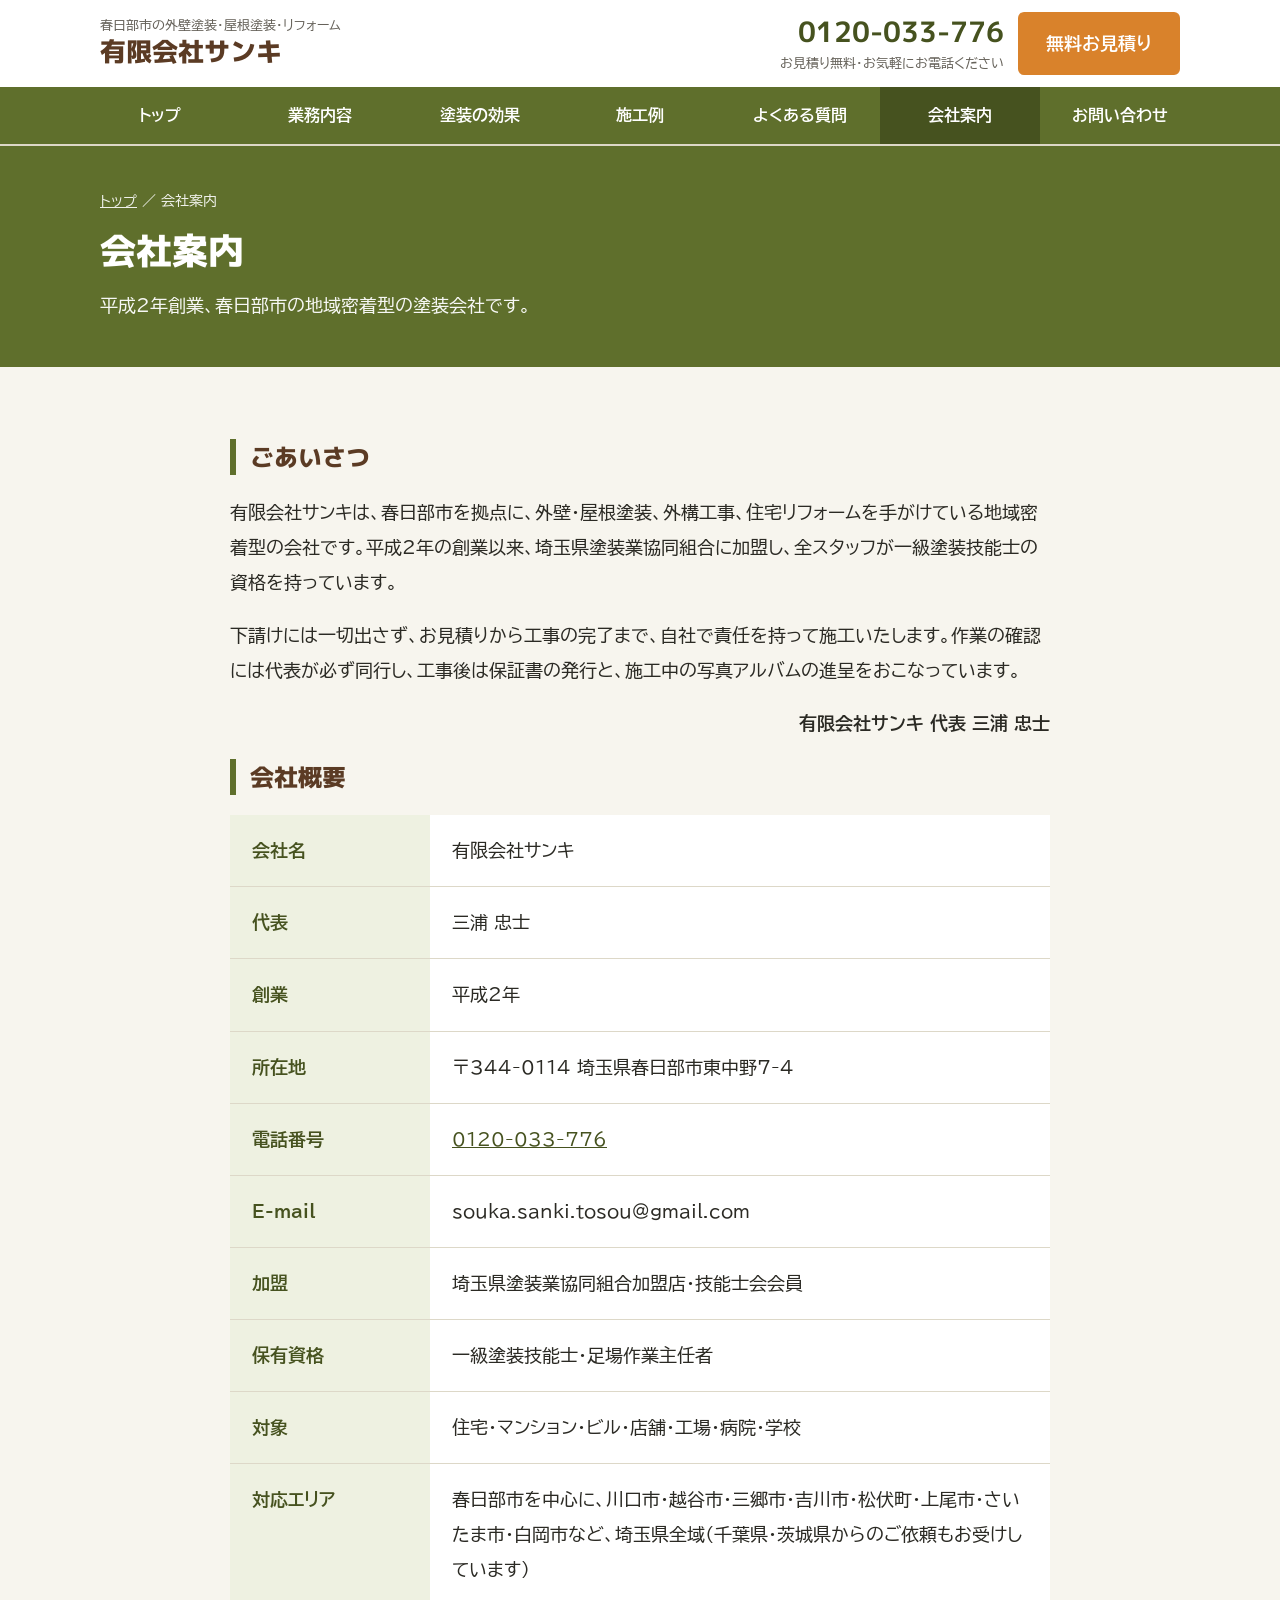
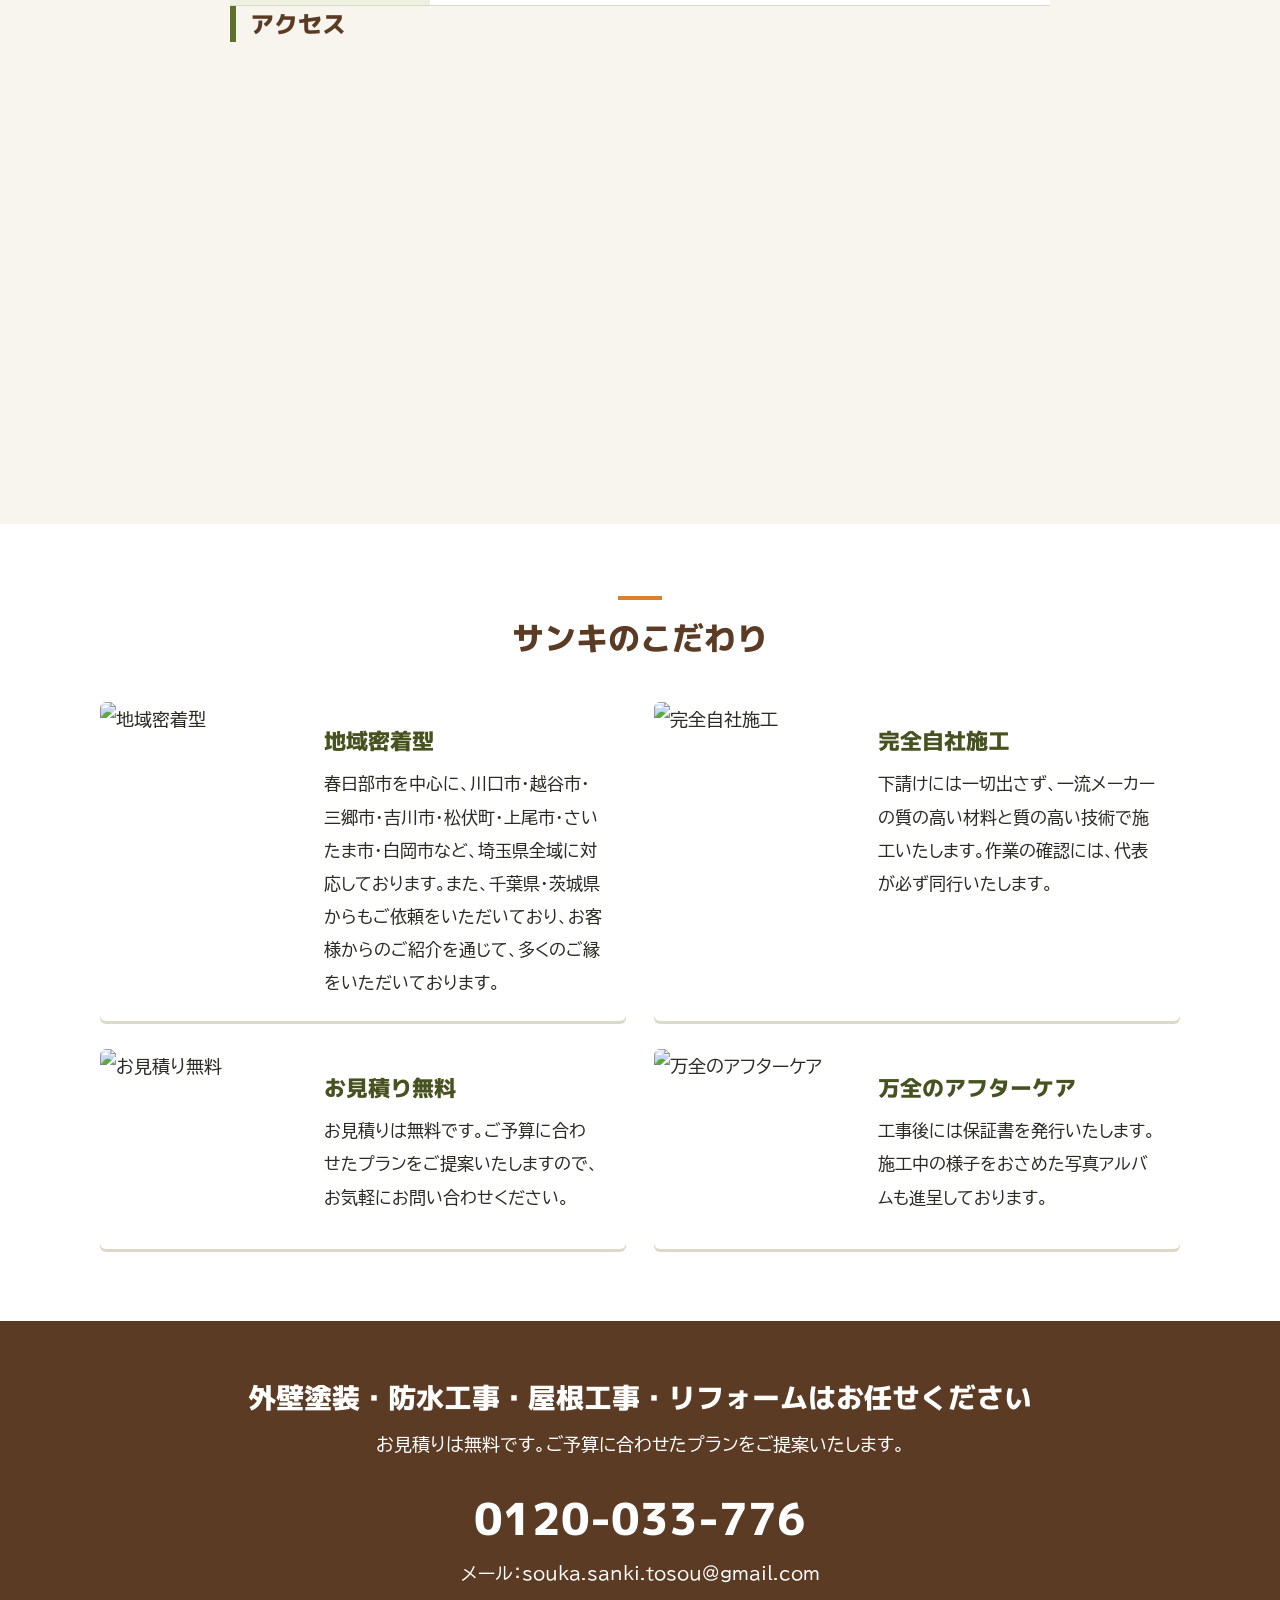
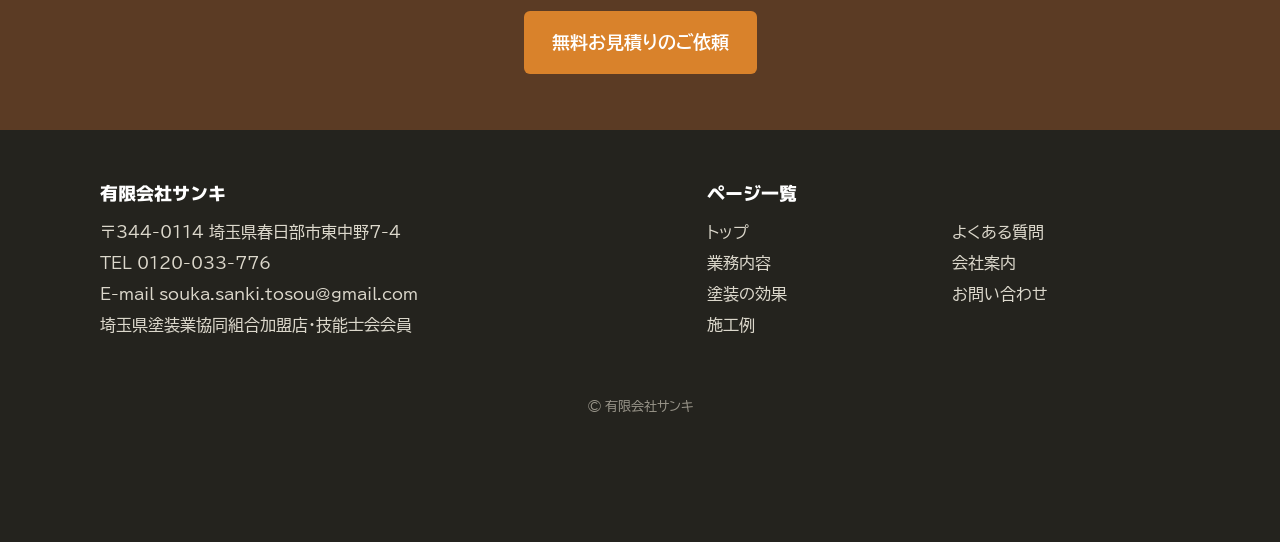
==== company.html @ c10c18aa "有限会社サンキ様 ご提案用デモサイトを追加 Co-Authored-By: Claude Opus 5.5 <noreply@anthropic.com> Claude-Session: https:" ====
<!doctype html>
<html lang="ja">
<head>
<meta charset="utf-8">
<meta name="viewport" content="width=device-width,initial-scale=1">
<title>会社案内｜有限会社サンキ（春日部市の外壁塗装・屋根塗装）</title>
<meta name="description" content="有限会社サンキの会社案内。埼玉県春日部市東中野7-4。平成2年創業、代表 三浦忠士。埼玉県塗装業協同組合加盟店・技能士会会員。">
<meta name="robots" content="noindex,nofollow">
<link rel="preconnect" href="https://fonts.googleapis.com">
<link rel="preconnect" href="https://fonts.gstatic.com" crossorigin>
<link href="https://fonts.googleapis.com/css2?family=BIZ+UDPGothic:wght@400;700&family=M+PLUS+1p:wght@700;800&display=swap" rel="stylesheet">
<link rel="stylesheet" href="style.css">
<script type="application/ld+json">{"@context": "https://schema.org", "@type": "HousePainter", "name": "有限会社サンキ", "description": "春日部市の地域密着型の塗装会社。平成2年創業、埼玉県塗装業協同組合加盟。全スタッフが一級塗装技能士の完全自社施工で、外壁・屋根塗装、防水工事、外構工事、住宅リフォームを手がけています。", "foundingDate": "1990", "telephone": "+81-120-033-776", "email": "souka.sanki.tosou@gmail.com", "founder": {"@type": "Person", "name": "三浦 忠士"}, "address": {"@type": "PostalAddress", "postalCode": "344-0114", "addressRegion": "埼玉県", "addressLocality": "春日部市", "streetAddress": "東中野7-4", "addressCountry": "JP"}, "areaServed": ["埼玉県春日部市", "埼玉県川口市", "埼玉県越谷市", "埼玉県三郷市", "埼玉県吉川市", "埼玉県松伏町", "埼玉県上尾市", "埼玉県さいたま市", "埼玉県白岡市", "埼玉県", "千葉県", "茨城県"], "memberOf": "埼玉県塗装業協同組合", "hasCredential": ["一級塗装技能士", "足場作業主任者"]}</script>
</head>
<body>
<header>
  <div class="hd">
    <a class="logo" href="index.html"><small>春日部市の外壁塗装・屋根塗装・リフォーム</small><strong>有限会社サンキ</strong></a>
    <div class="hd-r">
      <a class="hd-tel" href="tel:0120033776"><b>0120-033-776</b><span>お見積り無料・お気軽にお電話ください</span></a>
      <a class="btn btn-main" href="contact.html">無料お見積り</a>
      <button class="menu-btn" type="button">メニュー</button>
    </div>
  </div>
  <nav class="gnav"><ul><li><a href="index.html">トップ</a></li><li><a href="service.html">業務内容</a></li><li><a href="effect.html">塗装の効果</a></li><li><a href="works.html">施工例</a></li><li><a href="faq.html">よくある質問</a></li><li><a href="company.html" class="on">会社案内</a></li><li><a href="contact.html">お問い合わせ</a></li></ul></nav>
</header>
<main>
<div class="ptitle"><div class="wrap"><div class="crumb"><a href="index.html">トップ</a> ／ 会社案内</div><h1>会社案内</h1><p>平成2年創業、春日部市の地域密着型の塗装会社です。</p></div></div><section class="sec"><div class="wrap narrow">
<h3 class="sub">ごあいさつ</h3>
<p>有限会社サンキは、春日部市を拠点に、外壁・屋根塗装、外構工事、住宅リフォームを手がけている地域密着型の会社です。平成2年の創業以来、埼玉県塗装業協同組合に加盟し、全スタッフが一級塗装技能士の資格を持っています。</p>
<p>下請けには一切出さず、お見積りから工事の完了まで、自社で責任を持って施工いたします。作業の確認には代表が必ず同行し、工事後は保証書の発行と、施工中の写真アルバムの進呈をおこなっています。</p>
<p style="text-align:right;font-weight:700">有限会社サンキ 代表 三浦 忠士</p>
<h3 class="sub mt">会社概要</h3>
<table class="info">
<tr><th>会社名</th><td>有限会社サンキ</td></tr>
<tr><th>代表</th><td>三浦 忠士</td></tr>
<tr><th>創業</th><td>平成2年</td></tr>
<tr><th>所在地</th><td>〒344-0114 埼玉県春日部市東中野7-4</td></tr>
<tr><th>電話番号</th><td><a href="tel:0120033776">0120-033-776</a></td></tr>
<tr><th>E-mail</th><td>souka.sanki.tosou@gmail.com</td></tr>
<tr><th>加盟</th><td>埼玉県塗装業協同組合加盟店・技能士会会員</td></tr>
<tr><th>保有資格</th><td>一級塗装技能士・足場作業主任者</td></tr>
<tr><th>対象</th><td>住宅・マンション・ビル・店舗・工場・病院・学校</td></tr>
<tr><th>対応エリア</th><td>春日部市を中心に、川口市・越谷市・三郷市・吉川市・松伏町・上尾市・さいたま市・白岡市など、埼玉県全域（千葉県・茨城県からのご依頼もお受けしています）</td></tr>
</table>
<h3 class="sub mt">アクセス</h3>
<div class="map"><iframe src="https://www.google.com/maps?q=%E5%9F%BC%E7%8E%89%E7%9C%8C%E6%98%A5%E6%97%A5%E9%83%A8%E5%B8%82%E6%9D%B1%E4%B8%AD%E9%87%8E7-4&output=embed" loading="lazy" title="有限会社サンキの地図"></iframe></div>
</div></section>
<section class="sec alt"><div class="wrap"><div class="sh"><h2>サンキのこだわり</h2></div><div class="pt"><div class="item"><img src="img/pa1.jpg" alt="地域密着型" loading="lazy" onerror="if(!this.dataset.t){this.dataset.t=1;this.src='https://tosou-sanki.com/img/pa1.jpg'}"><div><h3>地域密着型</h3><p>春日部市を中心に、川口市・越谷市・三郷市・吉川市・松伏町・上尾市・さいたま市・白岡市など、埼玉県全域に対応しております。また、千葉県・茨城県からもご依頼をいただいており、お客様からのご紹介を通じて、多くのご縁をいただいております。</p></div></div><div class="item"><img src="img/pa2.jpg" alt="完全自社施工" loading="lazy" onerror="if(!this.dataset.t){this.dataset.t=1;this.src='https://tosou-sanki.com/img/pa2.jpg'}"><div><h3>完全自社施工</h3><p>下請けには一切出さず、一流メーカーの質の高い材料と質の高い技術で施工いたします。作業の確認には、代表が必ず同行いたします。</p></div></div><div class="item"><img src="img/pa3.jpg" alt="お見積り無料" loading="lazy" onerror="if(!this.dataset.t){this.dataset.t=1;this.src='https://tosou-sanki.com/img/pa3.jpg'}"><div><h3>お見積り無料</h3><p>お見積りは無料です。ご予算に合わせたプランをご提案いたしますので、お気軽にお問い合わせください。</p></div></div><div class="item"><img src="img/pa4.jpg" alt="万全のアフターケア" loading="lazy" onerror="if(!this.dataset.t){this.dataset.t=1;this.src='https://tosou-sanki.com/img/pa4.jpg'}"><div><h3>万全のアフターケア</h3><p>工事後には保証書を発行いたします。施工中の様子をおさめた写真アルバムも進呈しております。</p></div></div></div></div></section>
</main>
<div class="cta"><div class="wrap">
  <h2>外壁塗装・防水工事・屋根工事・リフォームはお任せください</h2>
  <p>お見積りは無料です。ご予算に合わせたプランをご提案いたします。</p>
  <a class="t" href="tel:0120033776">0120-033-776</a>
  <p>メール：souka.sanki.tosou@gmail.com</p>
  <div class="cta-row" style="justify-content:center"><a class="btn btn-main" href="contact.html">無料お見積りのご依頼</a></div>
</div></div>
<footer><div class="wrap">
  <div class="fg">
    <div><h4>有限会社サンキ</h4><p>〒344-0114 埼玉県春日部市東中野7-4<br>TEL 0120-033-776<br>E-mail souka.sanki.tosou@gmail.com<br>埼玉県塗装業協同組合加盟店・技能士会会員</p></div>
    <div><h4>ページ一覧</h4><ul>
      <li><a href="index.html">トップ</a></li><li><a href="service.html">業務内容</a></li><li><a href="effect.html">塗装の効果</a></li>
      <li><a href="works.html">施工例</a></li><li><a href="faq.html">よくある質問</a></li><li><a href="company.html">会社案内</a></li><li><a href="contact.html">お問い合わせ</a></li>
    </ul></div>
  </div>
  <p class="copy">&copy; 有限会社サンキ</p>
</div></footer>
<div class="sp-bar"><a class="a" href="tel:0120033776">電話する</a><a class="b" href="contact.html">無料お見積り</a></div>
<script src="main.js"></script>
</body>
</html>
---- style.css ----
:root{--bg:#f7f5ee;--paper:#fff;--ink:#2b2a24;--soft:#66625a;--line:#ddd8c8;
--olive:#5f6f2c;--olive-dk:#46521f;--olive-lt:#eef1e1;--brown:#5b3b24;--brown-lt:#f3ebe2;--accent:#d9822b}
*{box-sizing:border-box}
html{scroll-behavior:smooth}
body{margin:0;background:var(--bg);color:var(--ink);font-family:"BIZ UDPGothic","Hiragino Sans","Yu Gothic",sans-serif;font-size:18px;line-height:1.95;-webkit-text-size-adjust:100%}
img{max-width:100%;height:auto;display:block}
a{color:var(--olive-dk)}
h1,h2,h3,h4{font-family:"M PLUS 1p","BIZ UDPGothic",sans-serif;font-weight:800;line-height:1.5;margin:0}
p{margin:0 0 1em}
.wrap{max-width:1120px;margin:0 auto;padding:0 20px}
.narrow{max-width:860px}
header{background:var(--paper);position:sticky;top:0;z-index:40;box-shadow:0 2px 0 var(--line)}
.hd{display:flex;align-items:center;justify-content:space-between;gap:16px;padding:12px 20px;max-width:1120px;margin:0 auto}
.logo{text-decoration:none;color:var(--ink);line-height:1.3}
.logo small{display:block;font-size:13px;color:var(--soft)}
.logo strong{font-family:"M PLUS 1p",sans-serif;font-weight:800;font-size:26px;color:var(--brown)}
.hd-r{display:flex;align-items:center;gap:14px}
.hd-tel{text-decoration:none;text-align:right;color:var(--ink);line-height:1.3}
.hd-tel b{display:block;font-size:28px;color:var(--olive-dk);font-family:"M PLUS 1p",sans-serif}
.hd-tel span{font-size:13px;color:var(--soft)}
.btn{display:inline-block;text-decoration:none;font-weight:700;border-radius:6px;padding:14px 28px;font-size:18px;text-align:center}
.btn-main{background:var(--accent);color:#fff}
.btn-main:hover{filter:brightness(.93)}
.btn-ol{background:var(--olive);color:#fff}
.btn-line{border:2px solid var(--olive);color:var(--olive-dk);background:#fff}
nav.gnav{background:var(--olive)}
nav.gnav ul{list-style:none;margin:0 auto;padding:0;display:flex;max-width:1120px}
nav.gnav li{flex:1}
nav.gnav a{display:block;text-align:center;color:#fff;text-decoration:none;padding:13px 4px;font-weight:700;font-size:16px}
nav.gnav a:hover,nav.gnav a.on{background:var(--olive-dk)}
.menu-btn{display:none}

.hero{position:relative;min-height:540px;display:flex;align-items:center;overflow:hidden;background:#333}
.hero>img{position:absolute;inset:0;width:100%;height:100%;object-fit:cover;opacity:.55}
.hero .in{position:relative;color:#fff;padding:60px 20px;max-width:1120px;margin:0 auto;width:100%}
.hero .tags{display:flex;flex-wrap:wrap;gap:10px;margin-bottom:22px}
.hero .tags span{background:rgba(255,255,255,.92);color:var(--olive-dk);font-weight:800;border-radius:4px;padding:6px 16px;font-size:17px}
.hero h1{font-size:44px;line-height:1.5;text-shadow:0 2px 12px rgba(0,0,0,.45);margin-bottom:18px}
.hero p{font-size:20px;text-shadow:0 2px 8px rgba(0,0,0,.5);margin-bottom:28px;max-width:640px}
.cta-row{display:flex;flex-wrap:wrap;gap:12px}

.ptitle{background:var(--olive);color:#fff}
.ptitle .wrap{padding-top:44px;padding-bottom:44px}
.ptitle h1{font-size:36px}
.ptitle p{margin:10px 0 0;opacity:.95}
.crumb{font-size:14px;margin-bottom:8px;opacity:.9}
.crumb a{color:#fff}

section.sec{padding:72px 0}
section.alt{background:var(--paper)}
section.ol{background:var(--olive-lt)}
.sh{margin-bottom:40px;text-align:center}
.sh h2{font-size:32px;color:var(--brown)}
.sh h2::before{content:"";display:block;width:44px;height:4px;background:var(--accent);margin:0 auto 14px}
.sh p{color:var(--soft);margin:12px auto 0;max-width:720px}

.greet{display:grid;grid-template-columns:1fr 420px;gap:44px;align-items:center}
.greet img{border-radius:6px;width:100%;aspect-ratio:4/3;object-fit:cover}
.greet h2{font-size:30px;color:var(--brown);margin-bottom:18px}
.nums{display:grid;grid-template-columns:repeat(4,1fr);gap:16px;margin-top:40px}
.num{background:var(--paper);border-top:5px solid var(--olive);border-radius:6px;padding:20px 12px;text-align:center;box-shadow:0 3px 0 var(--line)}
.num b{display:block;font-family:"M PLUS 1p",sans-serif;font-size:24px;color:var(--olive-dk);line-height:1.4}
.num span{font-size:15px;color:var(--soft)}

.pt{display:grid;grid-template-columns:repeat(2,1fr);gap:28px}
.pt .item{background:var(--paper);border-radius:6px;overflow:hidden;box-shadow:0 3px 0 var(--line);display:grid;grid-template-columns:200px 1fr}
.pt .item img{width:100%;height:100%;object-fit:cover;min-height:200px}
.pt .item div{padding:22px 24px}
.pt h3{font-size:22px;color:var(--olive-dk);margin-bottom:10px}
.pt p{font-size:17px;margin:0}

.svc{display:grid;grid-template-columns:repeat(3,1fr);gap:14px}
.svc li{list-style:none;background:var(--paper);border-left:5px solid var(--olive);border-radius:4px;padding:14px 18px;font-weight:700;box-shadow:0 2px 0 var(--line)}
.svc-groups{display:grid;grid-template-columns:repeat(3,1fr);gap:24px}
.grp{background:var(--paper);border-radius:6px;padding:26px;box-shadow:0 3px 0 var(--line)}
.grp h3{font-size:22px;color:var(--brown);margin-bottom:12px;padding-bottom:10px;border-bottom:2px dashed var(--line)}
.grp ul{margin:0;padding-left:1.2em}
.grp li{margin-bottom:4px}
.targets{display:flex;flex-wrap:wrap;gap:10px;justify-content:center}
.targets span{background:var(--paper);border:2px solid var(--olive);color:var(--olive-dk);font-weight:700;border-radius:999px;padding:6px 20px}

.eff{display:grid;grid-template-columns:repeat(3,1fr);gap:26px}
.eff .c{background:var(--paper);border-radius:6px;overflow:hidden;box-shadow:0 3px 0 var(--line)}
.eff .c img{width:100%;aspect-ratio:4/3;object-fit:cover}
.eff .c div{padding:20px 22px 24px}
.eff h3{font-size:21px;color:var(--olive-dk);margin-bottom:8px}
.eff p{font-size:17px;margin:0}

.works{display:grid;grid-template-columns:repeat(3,1fr);gap:22px}
.works.big{grid-template-columns:repeat(2,1fr);gap:30px}
.work{background:var(--paper);border-radius:6px;overflow:hidden;box-shadow:0 3px 0 var(--line)}
.work img{width:100%;aspect-ratio:4/3;object-fit:cover}
.work .cap{padding:16px 20px}
.work .cap b{display:block;font-size:19px;color:var(--brown)}
.work .cap span{font-size:15px;color:var(--soft)}
.memo{background:#fff8e8;border:2px dashed var(--accent);border-radius:6px;padding:18px 22px;font-size:16px;margin-top:30px}
.memo b{color:#a85d14}

details.qa{background:var(--paper);border-radius:6px;margin-bottom:14px;box-shadow:0 3px 0 var(--line)}
details.qa summary{list-style:none;cursor:pointer;padding:20px 56px 20px 70px;position:relative;font-weight:800;font-size:20px;font-family:"M PLUS 1p",sans-serif}
details.qa summary::-webkit-details-marker{display:none}
details.qa summary::before{content:"Q.";position:absolute;left:24px;top:16px;font-size:26px;color:var(--olive)}
details.qa summary::after{content:"＋";position:absolute;right:22px;top:18px;color:var(--olive);font-size:22px}
details.qa[open] summary::after{content:"－"}
details.qa .a{padding:0 26px 22px 70px;position:relative}
details.qa .a::before{content:"A.";position:absolute;left:24px;top:-6px;font-size:26px;font-weight:800;color:var(--brown);font-family:"M PLUS 1p",sans-serif}

table.info{width:100%;border-collapse:collapse;background:var(--paper)}
table.info th,table.info td{padding:18px 22px;border-bottom:1px solid var(--line);text-align:left;vertical-align:top}
table.info th{width:200px;background:var(--olive-lt);color:var(--olive-dk)}
.map{margin-top:30px;border-radius:6px;overflow:hidden}
.map iframe{display:block;width:100%;height:380px;border:0}
h3.sub{font-size:24px;color:var(--brown);margin:0 0 20px;padding-left:14px;border-left:6px solid var(--olive)}

.tel-box{background:var(--paper);border-radius:6px;padding:30px;text-align:center;box-shadow:0 3px 0 var(--line);margin-bottom:30px}
.tel-box a.t{font-size:40px;font-weight:800;color:var(--olive-dk);text-decoration:none;font-family:"M PLUS 1p",sans-serif}
.tel-box p{margin:4px 0}
.form{background:var(--paper);border-radius:6px;padding:36px;box-shadow:0 3px 0 var(--line)}
.form label{display:block;font-weight:700;margin-bottom:8px}
.form .req{background:var(--accent);color:#fff;font-size:13px;border-radius:4px;padding:1px 8px;margin-left:8px}
.form .opt{background:#999;color:#fff;font-size:13px;border-radius:4px;padding:1px 8px;margin-left:8px}
.form input,.form textarea{width:100%;font:inherit;padding:14px 16px;border:2px solid var(--line);border-radius:6px;margin-bottom:22px;background:#fffef9}
.form input:focus,.form textarea:focus{outline:none;border-color:var(--olive)}
.form textarea{min-height:170px}
.form button{display:block;margin:6px auto 0;font:inherit;font-weight:700;font-size:20px;background:var(--accent);color:#fff;border:none;border-radius:6px;padding:16px 60px;cursor:pointer}
.demo-note{display:none;margin-top:16px;background:var(--olive-lt);color:var(--olive-dk);border-radius:6px;padding:14px;text-align:center;font-weight:700}

.cta{background:var(--brown);color:#fff;padding:56px 0;text-align:center}
.cta h2{font-size:28px;margin-bottom:8px}
.cta .t{display:inline-block;font-size:44px;font-weight:800;color:#fff;text-decoration:none;font-family:"M PLUS 1p",sans-serif;line-height:1.3;margin:8px 0}
.cta p{margin:0 0 20px}
.cta .btn-line{border-color:#fff}
footer{background:#24231e;color:#dcd8cc;padding:50px 0 110px;font-size:16px}
footer .fg{display:grid;grid-template-columns:1.2fr 1fr;gap:40px}
footer h4{color:#fff;font-size:18px;margin-bottom:10px}
footer a{color:#dcd8cc;text-decoration:none}
footer ul{list-style:none;margin:0;padding:0;columns:2}
footer .copy{text-align:center;margin-top:36px;font-size:13px;color:#99958a}
.sp-bar{display:none}
.center{text-align:center}
.mt{margin-top:44px}

@media (max-width:900px){
  body{font-size:17px}
  .logo strong{font-size:22px}
  .hd-tel,.hd-r .btn{display:none}
  .menu-btn{display:block;background:var(--olive);color:#fff;border:none;border-radius:6px;font:inherit;font-weight:700;font-size:15px;padding:8px 14px}
  nav.gnav{display:none}
  nav.gnav.open{display:block}
  nav.gnav ul{flex-direction:column}
  nav.gnav a{text-align:left;padding:13px 20px;border-top:1px solid rgba(255,255,255,.2)}
  .hero{min-height:480px}
  .hero h1{font-size:29px}
  .hero p{font-size:17px}
  .ptitle h1{font-size:27px}
  .ptitle .wrap{padding-top:30px;padding-bottom:30px}
  section.sec{padding:50px 0}
  .sh h2{font-size:25px}
  .greet{grid-template-columns:1fr}
  .nums{grid-template-columns:1fr 1fr}
  .pt,.eff,.works,.works.big,.svc-groups{grid-template-columns:1fr}
  .pt .item{grid-template-columns:1fr}
  .pt .item img{aspect-ratio:16/9;min-height:0}
  .svc{grid-template-columns:1fr 1fr}
  .svc li{padding:12px 12px;font-size:16px}
  details.qa summary{font-size:18px;padding:18px 44px 18px 62px}
  details.qa summary::before{left:18px}
  details.qa .a{padding:0 18px 20px 62px}
  details.qa .a::before{left:18px}
  table.info th,table.info td{display:block;width:auto}
  table.info th{padding:12px 18px}
  table.info td{padding:10px 18px 18px}
  .form{padding:24px 18px}
  .tel-box a.t,.cta .t{font-size:32px}
  footer .fg{grid-template-columns:1fr}
  .sp-bar{display:grid;grid-template-columns:1fr 1fr;position:fixed;left:0;right:0;bottom:0;z-index:50;box-shadow:0 -4px 14px rgba(0,0,0,.12)}
  .sp-bar a{display:block;text-align:center;color:#fff;font-weight:700;text-decoration:none;padding:14px 4px;font-size:17px}
  .sp-bar .a{background:var(--accent)}
  .sp-bar .b{background:var(--olive)}
}
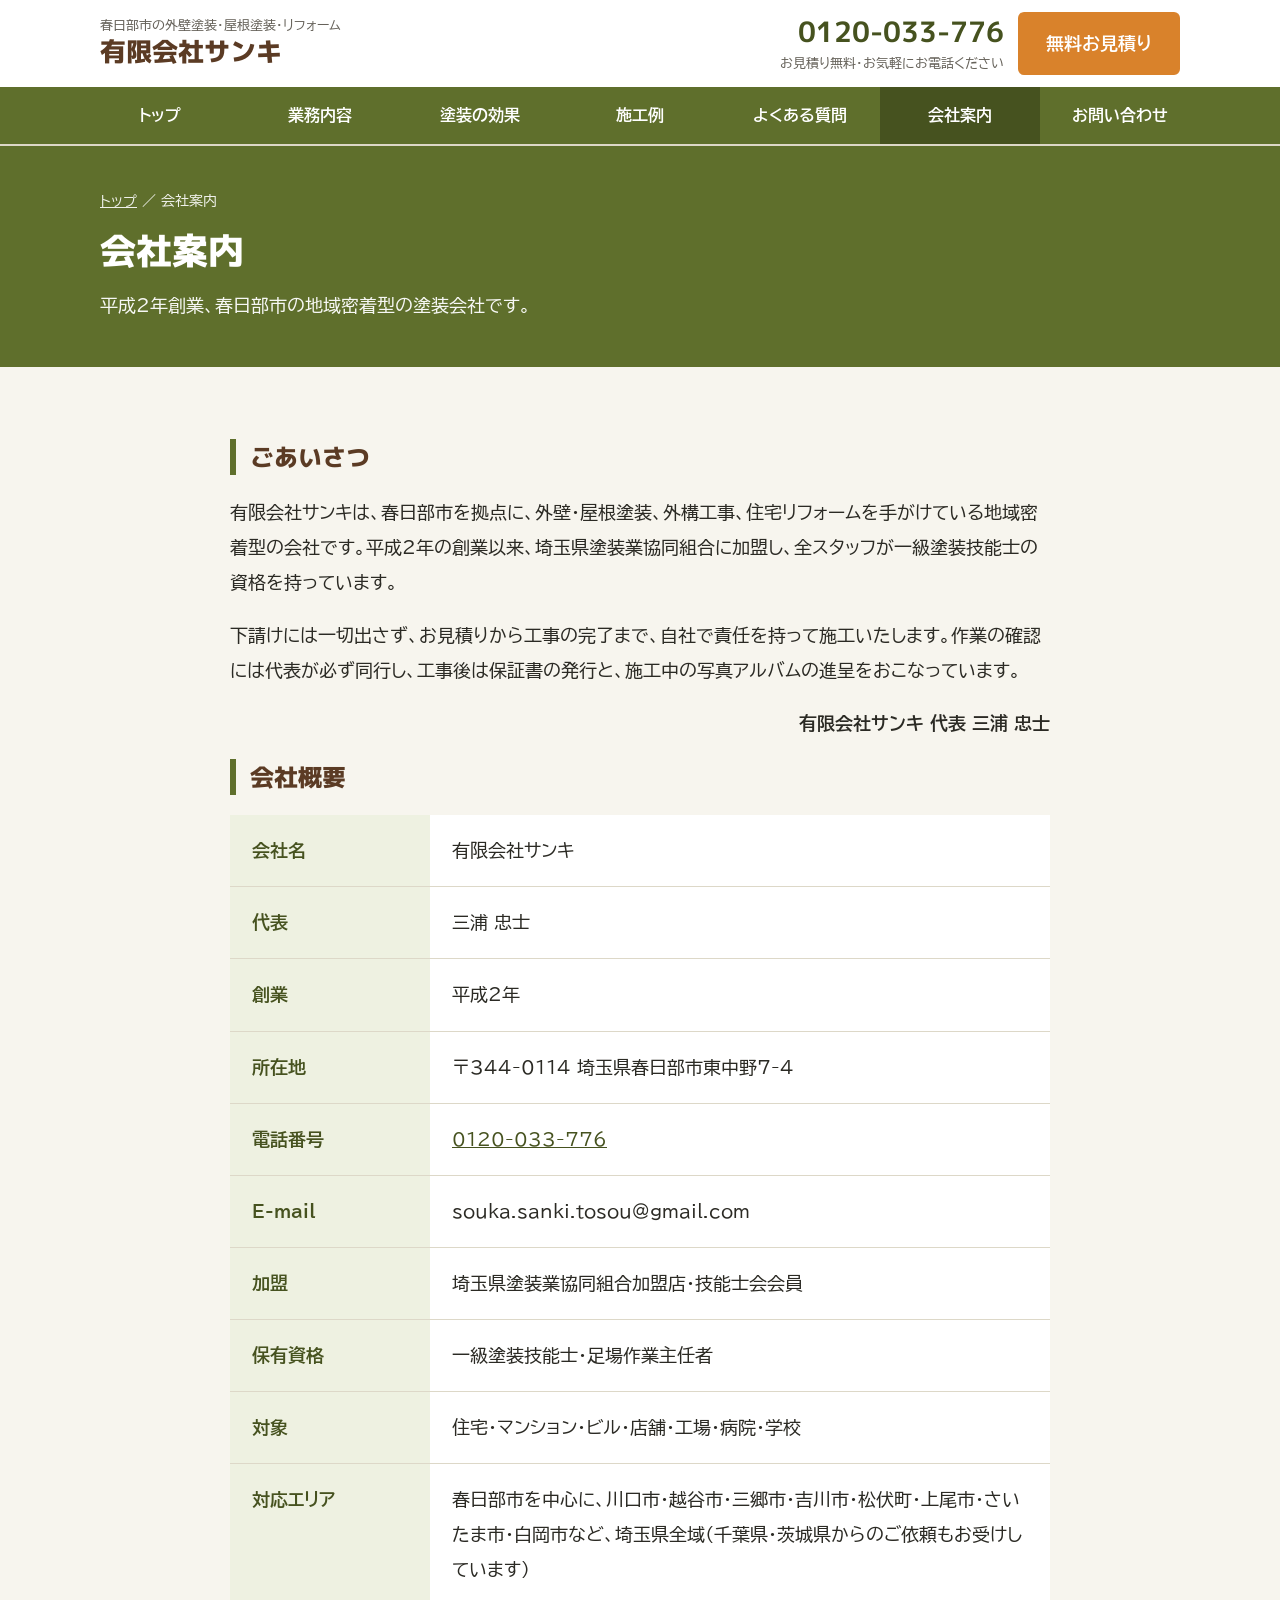
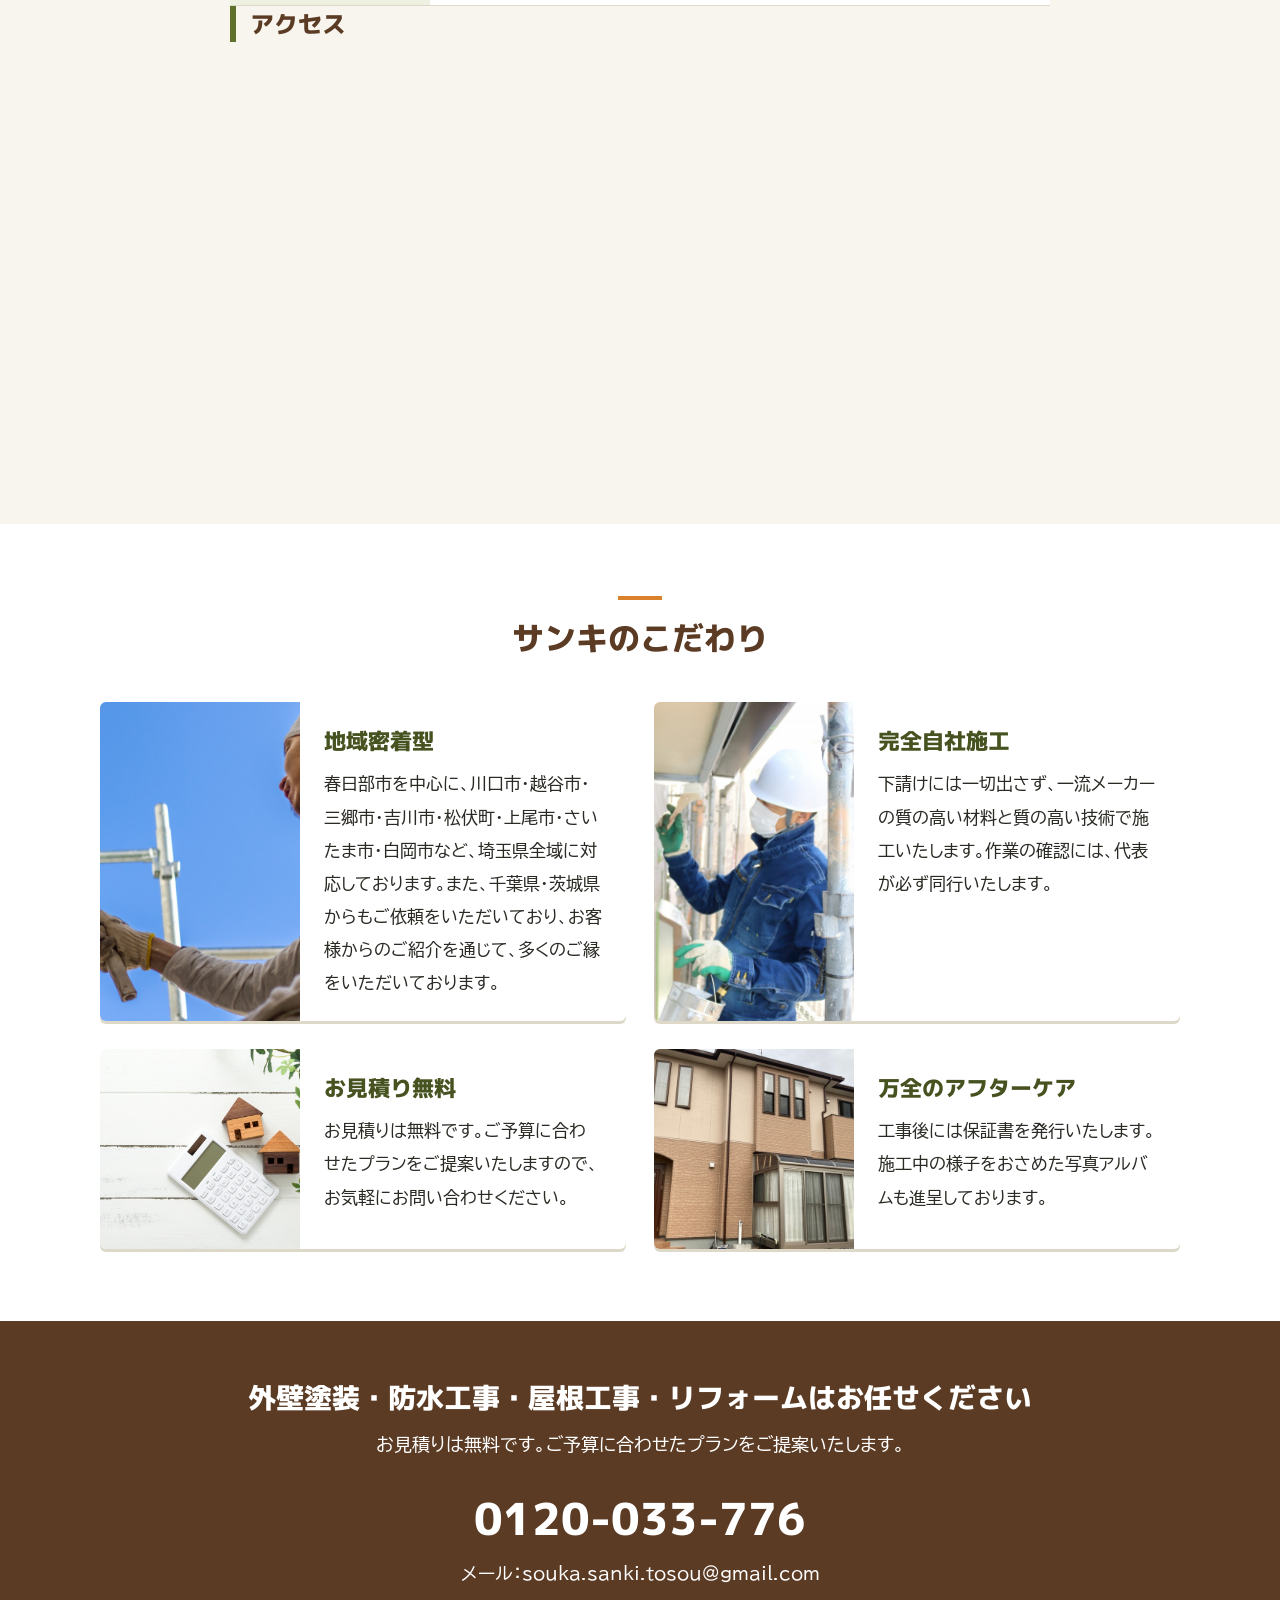
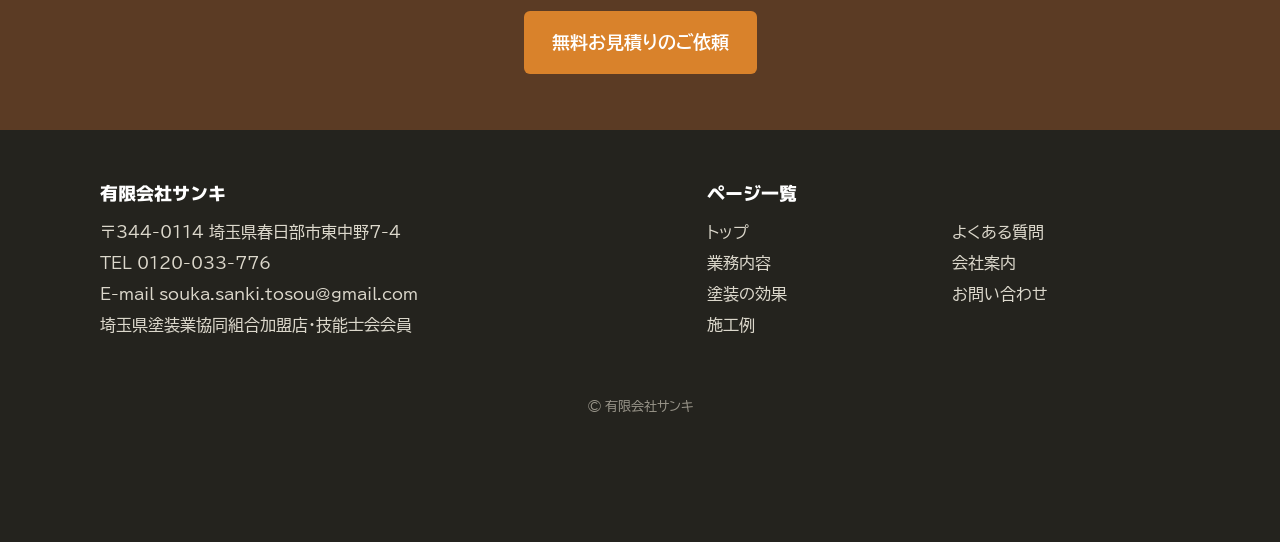
==== commit 9c95b49b: "アフターケアの写真を施工写真に差し替え Co-Authored-By: Claude Opus 5.5 <noreply@anthropic.com> Claude-Session: https://" ====
--- a/company.html
+++ b/company.html
@@ -46,7 +46,7 @@
 <h3 class="sub mt">アクセス</h3>
 <div class="map"><iframe src="https://www.google.com/maps?q=%E5%9F%BC%E7%8E%89%E7%9C%8C%E6%98%A5%E6%97%A5%E9%83%A8%E5%B8%82%E6%9D%B1%E4%B8%AD%E9%87%8E7-4&output=embed" loading="lazy" title="有限会社サンキの地図"></iframe></div>
 </div></section>
-<section class="sec alt"><div class="wrap"><div class="sh"><h2>サンキのこだわり</h2></div><div class="pt"><div class="item"><img src="img/pa1.jpg" alt="地域密着型" loading="lazy" onerror="if(!this.dataset.t){this.dataset.t=1;this.src='https://tosou-sanki.com/img/pa1.jpg'}"><div><h3>地域密着型</h3><p>春日部市を中心に、川口市・越谷市・三郷市・吉川市・松伏町・上尾市・さいたま市・白岡市など、埼玉県全域に対応しております。また、千葉県・茨城県からもご依頼をいただいており、お客様からのご紹介を通じて、多くのご縁をいただいております。</p></div></div><div class="item"><img src="img/pa2.jpg" alt="完全自社施工" loading="lazy" onerror="if(!this.dataset.t){this.dataset.t=1;this.src='https://tosou-sanki.com/img/pa2.jpg'}"><div><h3>完全自社施工</h3><p>下請けには一切出さず、一流メーカーの質の高い材料と質の高い技術で施工いたします。作業の確認には、代表が必ず同行いたします。</p></div></div><div class="item"><img src="img/pa3.jpg" alt="お見積り無料" loading="lazy" onerror="if(!this.dataset.t){this.dataset.t=1;this.src='https://tosou-sanki.com/img/pa3.jpg'}"><div><h3>お見積り無料</h3><p>お見積りは無料です。ご予算に合わせたプランをご提案いたしますので、お気軽にお問い合わせください。</p></div></div><div class="item"><img src="img/pa4.jpg" alt="万全のアフターケア" loading="lazy" onerror="if(!this.dataset.t){this.dataset.t=1;this.src='https://tosou-sanki.com/img/pa4.jpg'}"><div><h3>万全のアフターケア</h3><p>工事後には保証書を発行いたします。施工中の様子をおさめた写真アルバムも進呈しております。</p></div></div></div></div></section>
+<section class="sec alt"><div class="wrap"><div class="sh"><h2>サンキのこだわり</h2></div><div class="pt"><div class="item"><img src="img/pa1.jpg" alt="地域密着型" loading="lazy" onerror="if(!this.dataset.t){this.dataset.t=1;this.src='https://tosou-sanki.com/img/pa1.jpg'}"><div><h3>地域密着型</h3><p>春日部市を中心に、川口市・越谷市・三郷市・吉川市・松伏町・上尾市・さいたま市・白岡市など、埼玉県全域に対応しております。また、千葉県・茨城県からもご依頼をいただいており、お客様からのご紹介を通じて、多くのご縁をいただいております。</p></div></div><div class="item"><img src="img/pa2.jpg" alt="完全自社施工" loading="lazy" onerror="if(!this.dataset.t){this.dataset.t=1;this.src='https://tosou-sanki.com/img/pa2.jpg'}"><div><h3>完全自社施工</h3><p>下請けには一切出さず、一流メーカーの質の高い材料と質の高い技術で施工いたします。作業の確認には、代表が必ず同行いたします。</p></div></div><div class="item"><img src="img/pa3.jpg" alt="お見積り無料" loading="lazy" onerror="if(!this.dataset.t){this.dataset.t=1;this.src='https://tosou-sanki.com/img/pa3.jpg'}"><div><h3>お見積り無料</h3><p>お見積りは無料です。ご予算に合わせたプランをご提案いたしますので、お気軽にお問い合わせください。</p></div></div><div class="item"><img src="img/e2.jpg" alt="万全のアフターケア" loading="lazy" onerror="if(!this.dataset.t){this.dataset.t=1;this.src='https://tosou-sanki.com/img/e2.jpg'}"><div><h3>万全のアフターケア</h3><p>工事後には保証書を発行いたします。施工中の様子をおさめた写真アルバムも進呈しております。</p></div></div></div></div></section>
 </main>
 <div class="cta"><div class="wrap">
   <h2>外壁塗装・防水工事・屋根工事・リフォームはお任せください</h2>
